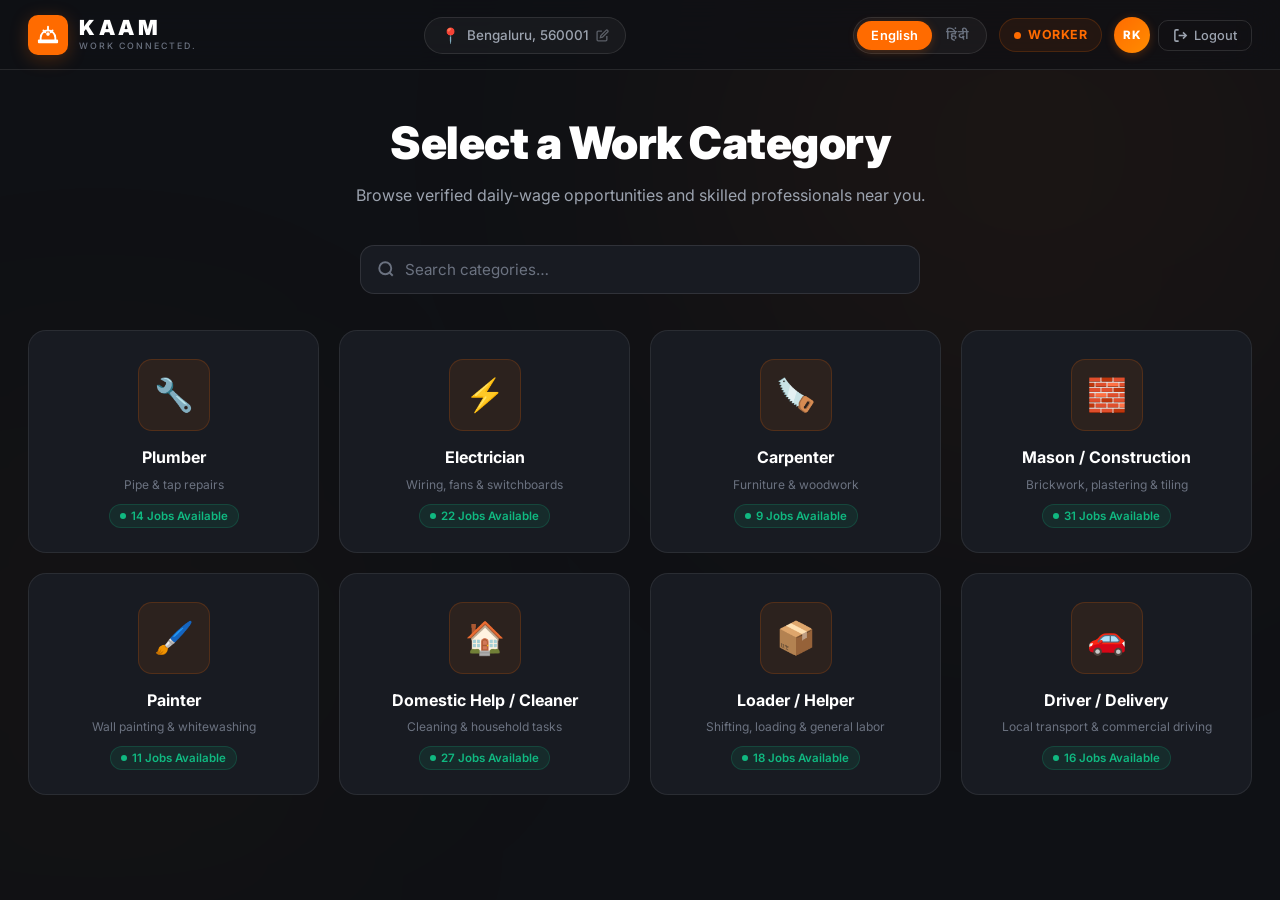
==== dashboard - Copy.html @ df967e67 "Add files via upload" ====
<!DOCTYPE html>
<html lang="en" id="html-root">

<head>
  <meta charset="UTF-8" />
  <meta name="viewport" content="width=device-width, initial-scale=1.0" />
  <title>KAAM — Dashboard | Work Connected</title>
  <meta name="description" content="KAAM Dashboard — Browse daily-wage jobs and skilled workers near you." />
  <link rel="preconnect" href="https://fonts.googleapis.com" />
  <link rel="preconnect" href="https://fonts.gstatic.com" crossorigin />
  <link
    href="https://fonts.googleapis.com/css2?family=Inter:wght@400;500;600;700;800;900&family=Noto+Sans+Devanagari:wght@400;500;600;700;800&display=swap"
    rel="stylesheet" />
  <link rel="stylesheet" href="dashboard.css" />
</head>

<body>

  <!-- ═══════════════════════════════════════════════
       TOP NAVIGATION BAR
       ═══════════════════════════════════════════════ -->
  <nav id="dash-navbar" class="dash-navbar">
    <div class="dash-nav-inner">

      <!-- Left: Logo -->
      <a href="index.html" class="dash-brand" id="dash-brand">
        <div class="dash-brand-icon">
          <!-- Hard-hat icon -->
          <svg width="22" height="22" viewBox="0 0 24 24" fill="none">
            <path d="M2 18h20v2H2z" stroke="currentColor" stroke-width="2" stroke-linecap="round" stroke-linejoin="round"/>
            <path d="M4 18v-3a8 8 0 0 1 16 0v3" stroke="currentColor" stroke-width="2" stroke-linecap="round" stroke-linejoin="round"/>
            <path d="M12 3v4M7 7l2 2M17 7l-2 2" stroke="currentColor" stroke-width="2" stroke-linecap="round"/>
            <circle cx="12" cy="11" r="2" fill="currentColor"/>
          </svg>
        </div>
        <div class="dash-brand-text">
          <span class="dash-brand-name">KAAM</span>
          <span class="dash-brand-tagline" id="brand-tagline">WORK CONNECTED.</span>
        </div>
      </a>

      <!-- Center: Location Pill -->
      <button class="location-pill" id="location-pill" title="Edit location">
        <span class="location-emoji">📍</span>
        <span id="location-text">Bengaluru, 560001</span>
        <svg class="location-edit-icon" width="13" height="13" viewBox="0 0 24 24" fill="none" stroke="currentColor" stroke-width="2.5">
          <path d="M11 4H4a2 2 0 0 0-2 2v14a2 2 0 0 0 2 2h14a2 2 0 0 0 2-2v-7"/>
          <path d="M18.5 2.5a2.121 2.121 0 0 1 3 3L12 15l-4 1 1-4 9.5-9.5z"/>
        </svg>
      </button>

      <!-- Right: Controls -->
      <div class="dash-nav-right">

        <!-- Language Toggle Pill -->
        <div class="lang-toggle" id="lang-toggle">
          <button class="lang-btn active" id="lang-en" data-lang="EN">English</button>
          <button class="lang-btn" id="lang-hi" data-lang="HI">हिंदी</button>
          <div class="lang-slider" id="lang-slider"></div>
        </div>

        <!-- Role Badge -->
        <div class="role-badge" id="role-badge">
          <span class="role-dot"></span>
          <span id="role-badge-text">Worker</span>
        </div>

        <!-- Profile Avatar + Logout -->
        <div class="profile-area">
          <div class="avatar" id="user-avatar" title="Profile">
            <span>RK</span>
          </div>
          <button class="btn-logout" id="btn-logout">
            <svg width="15" height="15" viewBox="0 0 24 24" fill="none" stroke="currentColor" stroke-width="2.5">
              <path d="M9 21H5a2 2 0 0 1-2-2V5a2 2 0 0 1 2-2h4"/>
              <polyline points="16 17 21 12 16 7"/>
              <line x1="21" y1="12" x2="9" y2="12"/>
            </svg>
            <span id="logout-label">Logout</span>
          </button>
        </div>

        <!-- Mobile hamburger -->
        <button class="dash-hamburger" id="dash-hamburger" aria-label="Menu">
          <span></span><span></span><span></span>
        </button>
      </div>
    </div>
  </nav>

  <!-- Location Edit Modal -->
  <div class="location-modal-overlay" id="location-modal-overlay">
    <div class="location-modal">
      <button class="loc-modal-close" id="loc-modal-close">
        <svg width="18" height="18" viewBox="0 0 24 24" fill="none" stroke="currentColor" stroke-width="2.5">
          <path d="M18 6 6 18M6 6l12 12"/>
        </svg>
      </button>
      <h3 id="loc-modal-title">Edit Location</h3>
      <input type="text" id="location-input" placeholder="City name or pincode…" autocomplete="off"/>
      <button class="btn-loc-save" id="btn-loc-save">
        <span id="loc-save-label">Save Location</span>
      </button>
    </div>
  </div>

  <!-- ═══════════════════════════════════════════════
       MAIN DASHBOARD
       ═══════════════════════════════════════════════ -->
  <main class="dash-main" id="dash-main">

    <!-- Ambient glows -->
    <div class="dash-ambient">
      <div class="d-glow d-glow-1"></div>
      <div class="d-glow d-glow-2"></div>
    </div>

    <!-- ── CATEGORIES VIEW ── -->
    <section class="categories-section" id="categories-section">
      <div class="section-inner">

        <!-- Section Header -->
        <div class="section-header">
          <h2 class="section-title" id="section-title">Select a Work Category</h2>
          <p class="section-subtitle" id="section-subtitle">Browse verified daily-wage opportunities and skilled professionals near you.</p>
        </div>

        <!-- Search Bar -->
        <div class="search-bar-wrap">
          <div class="search-bar">
            <svg class="search-icon" width="18" height="18" viewBox="0 0 24 24" fill="none" stroke="currentColor" stroke-width="2.5">
              <circle cx="11" cy="11" r="8"/>
              <path d="m21 21-4.35-4.35"/>
            </svg>
            <input type="text" id="category-search" class="search-input" placeholder="Search categories…" autocomplete="off" />
            <button class="search-clear hidden" id="search-clear" aria-label="Clear search">
              <svg width="16" height="16" viewBox="0 0 24 24" fill="none" stroke="currentColor" stroke-width="2.5">
                <path d="M18 6 6 18M6 6l12 12"/>
              </svg>
            </button>
          </div>
        </div>

        <!-- Category Grid -->
        <div class="category-grid" id="category-grid">
          <!-- Cards injected by JS -->
        </div>

        <!-- Empty state for search -->
        <div class="empty-state hidden" id="empty-state">
          <svg width="48" height="48" viewBox="0 0 24 24" fill="none" stroke="currentColor" stroke-width="1.5" opacity="0.4">
            <circle cx="11" cy="11" r="8"/><path d="m21 21-4.35-4.35"/>
          </svg>
          <p id="empty-state-text">No categories match your search.</p>
        </div>

      </div>
    </section>

    <!-- ── LISTINGS DRAWER ── -->
    <section class="listings-section hidden" id="listings-section">
      <div class="section-inner">

        <!-- Back Button + Heading -->
        <div class="listings-header">
          <button class="btn-back" id="btn-back">
            <svg width="18" height="18" viewBox="0 0 24 24" fill="none" stroke="currentColor" stroke-width="2.5">
              <path d="M19 12H5M12 19l-7-7 7-7"/>
            </svg>
            <span id="back-label">Back to All Categories</span>
          </button>

          <div class="listings-title-row">
            <div class="listings-category-icon" id="listings-cat-icon"></div>
            <div>
              <h2 class="listings-title" id="listings-title">Plumber Jobs</h2>
              <p class="listings-subtitle" id="listings-subtitle">14 jobs available near you</p>
            </div>
          </div>
        </div>

        <!-- Listings Grid -->
        <div class="listings-grid" id="listings-grid">
          <!-- Cards injected by JS -->
        </div>

      </div>
    </section>

  </main>

  <script src="dashboard.js"></script>
</body>

</html>
---- dashboard.css ----
/* ═══════════════════════════════════════════════════════
   KAAM — Dashboard Styles
   Dark Charcoal (#0F1115) + Industrial Orange (#FF6B00)
   ═══════════════════════════════════════════════════════ */

/* ── Reset & Base ─────────────────────────────────── */
*,
*::before,
*::after {
  margin: 0;
  padding: 0;
  box-sizing: border-box;
}

:root {
  --bg-dark:        #0F1115;
  --bg-dark-2:      #13161C;
  --bg-card:        #181B22;
  --bg-card-hover:  #1F232C;
  --orange:         #FF6B00;
  --orange-hover:   #FF7A1A;
  --orange-glow:    rgba(255, 107, 0, 0.25);
  --orange-soft:    rgba(255, 107, 0, 0.08);
  --orange-border:  rgba(255, 107, 0, 0.35);
  --green:          #10B981;
  --green-soft:     rgba(16, 185, 129, 0.12);
  --blue:           #3B82F6;
  --blue-soft:      rgba(59, 130, 246, 0.12);
  --text-white:     #FFFFFF;
  --text-gray:      #9CA3AF;
  --text-muted:     #6B7280;
  --border-subtle:  rgba(255, 255, 255, 0.10);
  --border-light:   rgba(255, 255, 255, 0.06);
  --radius:         10px;
  --radius-lg:      14px;
  --radius-xl:      18px;
  --radius-pill:    50px;
  --transition:     0.3s cubic-bezier(0.4, 0, 0.2, 1);
  --transition-fast:0.18s cubic-bezier(0.4, 0, 0.2, 1);
  --transition-bounce: 0.5s cubic-bezier(0.34, 1.56, 0.64, 1);
}

html {
  scroll-behavior: smooth;
  -webkit-font-smoothing: antialiased;
  -moz-osx-font-smoothing: grayscale;
}

body {
  font-family: 'Inter', 'Noto Sans Devanagari', -apple-system, BlinkMacSystemFont, 'Segoe UI', sans-serif;
  background: var(--bg-dark);
  color: var(--text-white);
  line-height: 1.6;
  overflow-x: hidden;
  min-height: 100vh;
}

/* Devanagari language override */
body.lang-hi {
  font-family: 'Noto Sans Devanagari', 'Inter', sans-serif;
}

a { text-decoration: none; color: inherit; }
button { cursor: pointer; border: none; background: none; font-family: inherit; }
input { font-family: inherit; }

.hidden { display: none !important; }

::selection { background: var(--orange); color: white; }

/* Scrollbar */
::-webkit-scrollbar { width: 6px; }
::-webkit-scrollbar-track { background: transparent; }
::-webkit-scrollbar-thumb { background: rgba(255,255,255,0.1); border-radius: 4px; }
::-webkit-scrollbar-thumb:hover { background: rgba(255,255,255,0.2); }


/* ═══════════════════════════════════════════════════════
   NAVBAR
   ═══════════════════════════════════════════════════════ */
.dash-navbar {
  position: fixed;
  top: 0; left: 0; right: 0;
  z-index: 1000;
  padding: 0 28px;
  transition: var(--transition);
}

.dash-navbar::before {
  content: '';
  position: absolute;
  inset: 0;
  background: rgba(15, 17, 21, 0.75);
  backdrop-filter: blur(24px) saturate(180%);
  -webkit-backdrop-filter: blur(24px) saturate(180%);
  border-bottom: 1px solid var(--border-subtle);
  z-index: -1;
  transition: var(--transition);
}

.dash-navbar.scrolled::before {
  background: rgba(15, 17, 21, 0.95);
  box-shadow: 0 4px 32px rgba(0,0,0,0.35);
}

.dash-nav-inner {
  max-width: 1340px;
  margin: 0 auto;
  display: flex;
  align-items: center;
  justify-content: space-between;
  gap: 16px;
  height: 70px;
}

/* ── Brand ── */
.dash-brand {
  display: flex;
  align-items: center;
  gap: 11px;
  flex-shrink: 0;
}

.dash-brand-icon {
  width: 40px;
  height: 40px;
  background: var(--orange);
  border-radius: var(--radius);
  display: flex;
  align-items: center;
  justify-content: center;
  color: white;
  box-shadow: 0 4px 18px var(--orange-glow);
  transition: var(--transition);
}

.dash-brand:hover .dash-brand-icon {
  transform: scale(1.06);
  box-shadow: 0 6px 26px var(--orange-glow);
}

.dash-brand-text { display: flex; flex-direction: column; }

.dash-brand-name {
  font-size: 1.3rem;
  font-weight: 900;
  letter-spacing: 3.5px;
  color: var(--text-white);
  line-height: 1.1;
}

.dash-brand-tagline {
  font-size: 0.55rem;
  font-weight: 500;
  letter-spacing: 2px;
  color: var(--text-muted);
  text-transform: uppercase;
}

/* ── Location Pill ── */
.location-pill {
  display: flex;
  align-items: center;
  gap: 7px;
  padding: 8px 16px;
  background: rgba(255,255,255,0.04);
  border: 1px solid var(--border-subtle);
  border-radius: var(--radius-pill);
  font-size: 0.84rem;
  font-weight: 500;
  color: var(--text-gray);
  transition: var(--transition);
  white-space: nowrap;
  cursor: pointer;
}

.location-pill:hover {
  border-color: var(--orange-border);
  background: var(--orange-soft);
  color: var(--orange);
}

.location-emoji { font-size: 0.95rem; }

.location-edit-icon {
  opacity: 0.5;
  transition: var(--transition);
}

.location-pill:hover .location-edit-icon {
  opacity: 1;
}

/* ── Nav Right ── */
.dash-nav-right {
  display: flex;
  align-items: center;
  gap: 12px;
  flex-shrink: 0;
}

/* ── Language Toggle ── */
.lang-toggle {
  display: flex;
  position: relative;
  background: rgba(255,255,255,0.04);
  border: 1px solid var(--border-subtle);
  border-radius: var(--radius-pill);
  padding: 3px;
  gap: 0;
}

.lang-btn {
  position: relative;
  z-index: 2;
  padding: 6px 14px;
  border-radius: var(--radius-pill);
  font-size: 0.8rem;
  font-weight: 600;
  color: var(--text-muted);
  transition: color var(--transition-fast);
  white-space: nowrap;
  letter-spacing: 0.3px;
}

.lang-btn.active {
  color: white;
}

.lang-slider {
  position: absolute;
  top: 3px;
  left: 3px;
  height: calc(100% - 6px);
  background: var(--orange);
  border-radius: var(--radius-pill);
  transition: var(--transition);
  box-shadow: 0 2px 10px var(--orange-glow);
  z-index: 1;
}

/* ── Role Badge ── */
.role-badge {
  display: flex;
  align-items: center;
  gap: 7px;
  padding: 6px 14px;
  background: var(--orange-soft);
  border: 1px solid rgba(255, 107, 0, 0.18);
  border-radius: var(--radius-pill);
  font-size: 0.78rem;
  font-weight: 700;
  color: var(--orange);
  letter-spacing: 0.5px;
  text-transform: uppercase;
  white-space: nowrap;
}

.role-badge.employer {
  background: var(--blue-soft);
  border-color: rgba(59,130,246,0.2);
  color: #60A5FA;
}

.role-dot {
  width: 7px;
  height: 7px;
  border-radius: 50%;
  background: currentColor;
  animation: pulseDot 2s ease-in-out infinite;
}

@keyframes pulseDot {
  0%, 100% { opacity: 1; transform: scale(1); }
  50%       { opacity: 0.6; transform: scale(0.8); }
}

/* ── Profile Area ── */
.profile-area {
  display: flex;
  align-items: center;
  gap: 8px;
}

.avatar {
  width: 36px;
  height: 36px;
  border-radius: 50%;
  background: linear-gradient(135deg, var(--orange), #FF8C00);
  display: flex;
  align-items: center;
  justify-content: center;
  font-size: 0.72rem;
  font-weight: 800;
  color: white;
  letter-spacing: 0.5px;
  box-shadow: 0 2px 10px var(--orange-glow);
  cursor: pointer;
  transition: var(--transition);
  flex-shrink: 0;
}

.avatar:hover { transform: scale(1.08); box-shadow: 0 4px 18px var(--orange-glow); }

.btn-logout {
  display: flex;
  align-items: center;
  gap: 6px;
  padding: 7px 14px;
  border: 1px solid rgba(255,255,255,0.12);
  border-radius: var(--radius);
  font-size: 0.8rem;
  font-weight: 500;
  color: var(--text-gray);
  transition: var(--transition);
}

.btn-logout:hover {
  border-color: rgba(239,68,68,0.4);
  color: #F87171;
  background: rgba(239,68,68,0.06);
}

/* ── Hamburger ── */
.dash-hamburger {
  display: none;
  flex-direction: column;
  gap: 5px;
  padding: 8px;
}

.dash-hamburger span {
  display: block;
  width: 20px;
  height: 2px;
  background: var(--text-white);
  border-radius: 2px;
  transition: var(--transition);
}

.dash-hamburger.active span:nth-child(1) { transform: rotate(45deg) translate(5px, 5px); }
.dash-hamburger.active span:nth-child(2) { opacity: 0; }
.dash-hamburger.active span:nth-child(3) { transform: rotate(-45deg) translate(5px, -5px); }


/* ═══════════════════════════════════════════════════════
   LOCATION MODAL
   ═══════════════════════════════════════════════════════ */
.location-modal-overlay {
  position: fixed;
  inset: 0;
  z-index: 9000;
  background: rgba(0,0,0,0.65);
  backdrop-filter: blur(10px);
  -webkit-backdrop-filter: blur(10px);
  display: flex;
  align-items: center;
  justify-content: center;
  opacity: 0;
  visibility: hidden;
  transition: opacity 0.3s ease, visibility 0.3s ease;
}

.location-modal-overlay.active {
  opacity: 1;
  visibility: visible;
}

.location-modal {
  background: var(--bg-card);
  border: 1px solid var(--border-subtle);
  border-radius: var(--radius-xl);
  padding: 28px 28px 24px;
  width: 100%;
  max-width: 380px;
  position: relative;
  transform: translateY(20px) scale(0.96);
  transition: transform 0.4s cubic-bezier(0.34, 1.56, 0.64, 1), opacity 0.3s ease;
  opacity: 0;
  box-shadow: 0 20px 70px rgba(0,0,0,0.5);
  display: flex;
  flex-direction: column;
  gap: 16px;
}

.location-modal-overlay.active .location-modal {
  transform: translateY(0) scale(1);
  opacity: 1;
}

.loc-modal-close {
  position: absolute;
  top: 14px;
  right: 14px;
  width: 32px;
  height: 32px;
  border-radius: 50%;
  display: flex;
  align-items: center;
  justify-content: center;
  color: var(--text-muted);
  transition: var(--transition);
  background: rgba(255,255,255,0.05);
}

.loc-modal-close:hover {
  color: var(--text-white);
  background: rgba(255,255,255,0.1);
  transform: rotate(90deg);
}

.location-modal h3 {
  font-size: 1.1rem;
  font-weight: 700;
  color: var(--text-white);
  padding-right: 36px;
}

.location-modal input {
  width: 100%;
  padding: 11px 14px;
  background: rgba(255,255,255,0.05);
  border: 1px solid var(--border-subtle);
  border-radius: var(--radius);
  font-size: 0.9rem;
  color: var(--text-white);
  outline: none;
  transition: var(--transition);
}

.location-modal input::placeholder { color: var(--text-muted); }

.location-modal input:focus {
  border-color: var(--orange);
  background: rgba(255,107,0,0.03);
  box-shadow: 0 0 0 3px rgba(255,107,0,0.08);
}

.btn-loc-save {
  padding: 11px 20px;
  background: var(--orange);
  color: white;
  border-radius: var(--radius);
  font-size: 0.88rem;
  font-weight: 700;
  transition: var(--transition);
  box-shadow: 0 4px 18px var(--orange-glow);
}

.btn-loc-save:hover {
  background: var(--orange-hover);
  transform: translateY(-1px);
  box-shadow: 0 6px 24px var(--orange-glow);
}


/* ═══════════════════════════════════════════════════════
   MAIN DASHBOARD AREA
   ═══════════════════════════════════════════════════════ */
.dash-main {
  padding-top: 70px;
  min-height: 100vh;
  position: relative;
  overflow-x: hidden;
}

/* ── Ambient glows ── */
.dash-ambient {
  position: fixed;
  inset: 0;
  pointer-events: none;
  overflow: hidden;
  z-index: 0;
}

.d-glow {
  position: absolute;
  border-radius: 50%;
  filter: blur(140px);
  animation: floatGlow 22s ease-in-out infinite;
}

.d-glow-1 {
  width: 700px;
  height: 700px;
  background: rgba(255,107,0,0.05);
  top: -200px;
  right: -100px;
}

.d-glow-2 {
  width: 500px;
  height: 500px;
  background: rgba(255,122,0,0.03);
  bottom: 0;
  left: -150px;
  animation-delay: -10s;
  animation-direction: reverse;
}

@keyframes floatGlow {
  0%, 100% { transform: translate(0, 0) scale(1); }
  33%       { transform: translate(40px, -40px) scale(1.06); }
  66%       { transform: translate(-30px, 20px) scale(0.94); }
}


/* ═══════════════════════════════════════════════════════
   CATEGORIES SECTION
   ═══════════════════════════════════════════════════════ */
.categories-section,
.listings-section {
  position: relative;
  z-index: 1;
  padding: 48px 28px 60px;
}

.section-inner {
  max-width: 1340px;
  margin: 0 auto;
}

/* ── Section Header ── */
.section-header {
  text-align: center;
  margin-bottom: 36px;
}

.section-title {
  font-size: clamp(1.9rem, 3.5vw, 2.8rem);
  font-weight: 900;
  letter-spacing: -0.5px;
  color: var(--text-white);
  margin-bottom: 12px;
  line-height: 1.15;
}

.section-subtitle {
  font-size: 1.0rem;
  color: var(--text-gray);
  max-width: 580px;
  margin: 0 auto;
  line-height: 1.7;
}

/* ── Search Bar ── */
.search-bar-wrap {
  max-width: 560px;
  margin: 0 auto 36px;
}

.search-bar {
  display: flex;
  align-items: center;
  gap: 10px;
  background: var(--bg-card);
  border: 1px solid var(--border-subtle);
  border-radius: var(--radius-lg);
  padding: 0 16px;
  transition: var(--transition);
}

.search-bar:focus-within {
  border-color: var(--orange-border);
  box-shadow: 0 0 0 3px rgba(255,107,0,0.09);
}

.search-icon {
  color: var(--text-muted);
  flex-shrink: 0;
  transition: var(--transition);
}

.search-bar:focus-within .search-icon {
  color: var(--orange);
}

.search-input {
  flex: 1;
  padding: 14px 0;
  background: transparent;
  border: none;
  outline: none;
  font-size: 0.95rem;
  color: var(--text-white);
  min-width: 0;
}

.search-input::placeholder { color: var(--text-muted); }

.search-clear {
  display: flex;
  align-items: center;
  justify-content: center;
  color: var(--text-muted);
  transition: var(--transition);
  padding: 4px;
  border-radius: 6px;
}

.search-clear:hover { color: var(--text-gray); background: rgba(255,255,255,0.05); }

/* ── Category Grid ── */
.category-grid {
  display: grid;
  grid-template-columns: repeat(4, 1fr);
  gap: 20px;
}

/* ── Category Card ── */
.cat-card {
  background: var(--bg-card);
  border: 1px solid rgba(255,255,255,0.08);
  border-radius: var(--radius-xl);
  padding: 28px 20px 24px;
  display: flex;
  flex-direction: column;
  align-items: center;
  gap: 16px;
  cursor: pointer;
  transition: border-color var(--transition), background var(--transition), transform var(--transition), box-shadow var(--transition);
  position: relative;
  overflow: hidden;
  animation: fadeInCard 0.4s ease both;
}

.cat-card::before {
  content: '';
  position: absolute;
  inset: 0;
  background: radial-gradient(ellipse at top center, rgba(255,107,0,0.04), transparent 70%);
  opacity: 0;
  transition: opacity var(--transition);
}

.cat-card:hover {
  border-color: var(--orange);
  background: var(--bg-card-hover);
  transform: translateY(-4px);
  box-shadow: 0 8px 36px rgba(255,107,0,0.12), 0 2px 12px rgba(0,0,0,0.3);
}

.cat-card:hover::before { opacity: 1; }

@keyframes fadeInCard {
  from { opacity: 0; transform: translateY(16px); }
  to   { opacity: 1; transform: translateY(0); }
}

/* Stagger delays for initial load */
.cat-card:nth-child(1) { animation-delay: 0.05s; }
.cat-card:nth-child(2) { animation-delay: 0.10s; }
.cat-card:nth-child(3) { animation-delay: 0.15s; }
.cat-card:nth-child(4) { animation-delay: 0.20s; }
.cat-card:nth-child(5) { animation-delay: 0.25s; }
.cat-card:nth-child(6) { animation-delay: 0.30s; }
.cat-card:nth-child(7) { animation-delay: 0.35s; }
.cat-card:nth-child(8) { animation-delay: 0.40s; }

/* ── Card Icon ── */
.cat-icon-wrap {
  width: 72px;
  height: 72px;
  background: rgba(255,107,0,0.09);
  border: 1.5px solid rgba(255,107,0,0.18);
  border-radius: var(--radius-lg);
  display: flex;
  align-items: center;
  justify-content: center;
  font-size: 2rem;
  transition: var(--transition);
  position: relative;
  z-index: 1;
}

.cat-card:hover .cat-icon-wrap {
  background: rgba(255,107,0,0.16);
  border-color: rgba(255,107,0,0.4);
  transform: scale(1.07);
}

/* ── Card Body ── */
.cat-card-body {
  display: flex;
  flex-direction: column;
  align-items: center;
  gap: 8px;
  text-align: center;
  position: relative;
  z-index: 1;
  width: 100%;
}

.cat-title {
  font-size: 1.0rem;
  font-weight: 700;
  color: var(--text-white);
  line-height: 1.3;
}

/* Devanagari title slightly larger for readability */
body.lang-hi .cat-title {
  font-size: 1.0rem;
  line-height: 1.4;
}

.cat-desc {
  font-size: 0.75rem;
  color: var(--text-muted);
  line-height: 1.5;
}

.cat-badge {
  display: inline-flex;
  align-items: center;
  gap: 5px;
  padding: 4px 10px;
  background: rgba(16,185,129,0.1);
  border: 1px solid rgba(16,185,129,0.2);
  border-radius: var(--radius-pill);
  font-size: 0.72rem;
  font-weight: 600;
  color: var(--green);
  margin-top: 2px;
}

.cat-badge-dot {
  width: 6px;
  height: 6px;
  border-radius: 50%;
  background: var(--green);
  animation: pulseDot 2s ease-in-out infinite;
}

/* ── Empty State ── */
.empty-state {
  text-align: center;
  padding: 60px 20px;
  color: var(--text-muted);
  display: flex;
  flex-direction: column;
  align-items: center;
  gap: 14px;
}

.empty-state p {
  font-size: 1.0rem;
}


/* ═══════════════════════════════════════════════════════
   LISTINGS SECTION
   ═══════════════════════════════════════════════════════ */
.listings-section {
  animation: fadeInUp 0.4s ease both;
}

@keyframes fadeInUp {
  from { opacity: 0; transform: translateY(24px); }
  to   { opacity: 1; transform: translateY(0); }
}

/* ── Back Button ── */
.btn-back {
  display: inline-flex;
  align-items: center;
  gap: 8px;
  font-size: 0.88rem;
  font-weight: 600;
  color: var(--text-gray);
  padding: 8px 14px;
  border: 1px solid var(--border-subtle);
  border-radius: var(--radius);
  background: rgba(255,255,255,0.03);
  transition: var(--transition);
  margin-bottom: 28px;
}

.btn-back:hover {
  color: var(--orange);
  border-color: var(--orange-border);
  background: var(--orange-soft);
}

/* ── Listings Header ── */
.listings-header {
  margin-bottom: 32px;
}

.listings-title-row {
  display: flex;
  align-items: center;
  gap: 18px;
}

.listings-category-icon {
  width: 56px;
  height: 56px;
  background: rgba(255,107,0,0.1);
  border: 1.5px solid rgba(255,107,0,0.25);
  border-radius: var(--radius-lg);
  display: flex;
  align-items: center;
  justify-content: center;
  font-size: 1.7rem;
  flex-shrink: 0;
}

.listings-title {
  font-size: clamp(1.5rem, 3vw, 2.2rem);
  font-weight: 900;
  color: var(--text-white);
  letter-spacing: -0.3px;
}

.listings-subtitle {
  font-size: 0.9rem;
  color: var(--text-gray);
  margin-top: 4px;
}

/* ── Listings Grid ── */
.listings-grid {
  display: grid;
  grid-template-columns: repeat(3, 1fr);
  gap: 20px;
}

/* ── Listing Card ── */
.listing-card {
  background: var(--bg-card);
  border: 1px solid rgba(255,255,255,0.07);
  border-radius: var(--radius-xl);
  padding: 22px;
  display: flex;
  flex-direction: column;
  gap: 16px;
  transition: var(--transition);
  animation: fadeInCard 0.35s ease both;
}

.listing-card:hover {
  border-color: rgba(255,107,0,0.3);
  background: var(--bg-card-hover);
  transform: translateY(-3px);
  box-shadow: 0 8px 32px rgba(255,107,0,0.1);
}

/* Job Card (Worker view) */
.listing-card-header {
  display: flex;
  align-items: flex-start;
  justify-content: space-between;
  gap: 12px;
}

.listing-job-title {
  font-size: 1.0rem;
  font-weight: 700;
  color: var(--text-white);
  line-height: 1.35;
}

.listing-employer {
  font-size: 0.8rem;
  color: var(--text-gray);
  margin-top: 3px;
}

.listing-wage-badge {
  flex-shrink: 0;
  padding: 4px 10px;
  background: var(--orange-soft);
  border: 1px solid rgba(255,107,0,0.22);
  border-radius: var(--radius-pill);
  font-size: 0.82rem;
  font-weight: 800;
  color: var(--orange);
  white-space: nowrap;
}

/* Meta pills row */
.listing-meta {
  display: flex;
  flex-wrap: wrap;
  gap: 8px;
}

.meta-pill {
  display: inline-flex;
  align-items: center;
  gap: 5px;
  padding: 4px 10px;
  background: rgba(255,255,255,0.04);
  border: 1px solid var(--border-light);
  border-radius: var(--radius-pill);
  font-size: 0.74rem;
  font-weight: 500;
  color: var(--text-muted);
}

/* Worker card specific */
.worker-card-top {
  display: flex;
  align-items: center;
  gap: 14px;
}

.worker-avatar {
  width: 44px;
  height: 44px;
  border-radius: 50%;
  background: linear-gradient(135deg, #FF6B00, #FF8C00);
  display: flex;
  align-items: center;
  justify-content: center;
  font-size: 0.75rem;
  font-weight: 800;
  color: white;
  flex-shrink: 0;
}

.worker-info { flex: 1; min-width: 0; }

.worker-name {
  font-size: 1.0rem;
  font-weight: 700;
  color: var(--text-white);
}

.worker-exp {
  font-size: 0.78rem;
  color: var(--text-gray);
  margin-top: 2px;
}

.worker-rating {
  display: flex;
  align-items: center;
  gap: 4px;
  font-size: 0.8rem;
  font-weight: 600;
  color: #FBBF24;
}

/* Stars */
.stars { display: flex; gap: 2px; }
.star-filled { color: #FBBF24; }
.star-empty  { color: rgba(255,255,255,0.15); }

/* Verified badge */
.verified-badge {
  display: inline-flex;
  align-items: center;
  gap: 4px;
  padding: 3px 9px;
  background: var(--green-soft);
  border: 1px solid rgba(16,185,129,0.22);
  border-radius: var(--radius-pill);
  font-size: 0.69rem;
  font-weight: 700;
  color: var(--green);
}

/* CTA Button */
.btn-listing-cta {
  display: flex;
  align-items: center;
  justify-content: center;
  gap: 8px;
  width: 100%;
  padding: 11px 20px;
  background: var(--orange);
  color: white;
  border-radius: var(--radius);
  font-size: 0.88rem;
  font-weight: 700;
  transition: var(--transition);
  box-shadow: 0 4px 18px var(--orange-glow);
  margin-top: auto;
}

.btn-listing-cta:hover {
  background: var(--orange-hover);
  transform: translateY(-1px);
  box-shadow: 0 6px 26px rgba(255,107,0,0.35);
}


/* ═══════════════════════════════════════════════════════
   RESPONSIVE
   ═══════════════════════════════════════════════════════ */
@media (max-width: 1100px) {
  .category-grid { grid-template-columns: repeat(3, 1fr); }
  .listings-grid { grid-template-columns: repeat(2, 1fr); }
}

@media (max-width: 860px) {
  .location-pill {
    display: none;
  }
  .category-grid { grid-template-columns: repeat(2, 1fr); }
  .listings-grid { grid-template-columns: 1fr; }

  .dash-nav-inner { gap: 10px; }
  .btn-logout span { display: none; }
  .btn-logout { padding: 7px 10px; }
}

@media (max-width: 640px) {
  .dash-navbar { padding: 0 16px; }

  .dash-nav-right {
    gap: 8px;
  }

  .lang-btn { padding: 5px 10px; font-size: 0.74rem; }

  .role-badge { display: none; }

  .categories-section,
  .listings-section {
    padding: 36px 16px 50px;
  }

  .section-title { font-size: 1.6rem; }

  .category-grid {
    grid-template-columns: repeat(2, 1fr);
    gap: 14px;
  }

  .cat-card {
    padding: 20px 14px 18px;
    gap: 12px;
  }

  .cat-icon-wrap {
    width: 60px;
    height: 60px;
    font-size: 1.7rem;
  }

  .cat-title { font-size: 0.88rem; }
  .cat-desc  { display: none; }

  .listings-title-row { flex-direction: column; align-items: flex-start; gap: 10px; }
}

@media (max-width: 400px) {
  .dash-brand-text { display: none; }
  .dash-brand-icon { width: 36px; height: 36px; }
  .lang-btn { padding: 5px 8px; font-size: 0.72rem; }
}
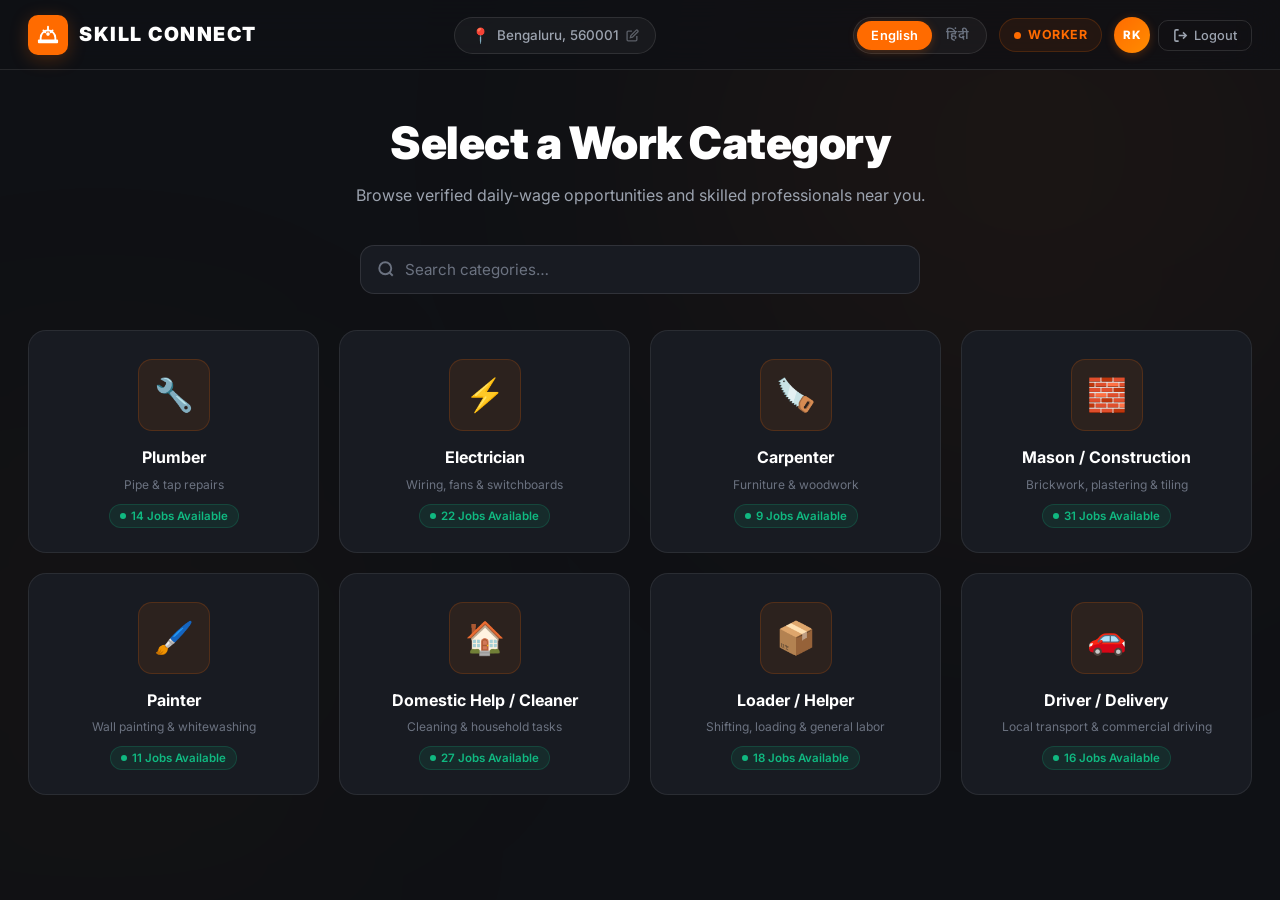
==== commit 29c6c679: "Add files via upload" ====
--- a/dashboard - Copy.html
+++ b/dashboard - Copy.html
@@ -4,8 +4,8 @@
 <head>
   <meta charset="UTF-8" />
   <meta name="viewport" content="width=device-width, initial-scale=1.0" />
-  <title>KAAM — Dashboard | Work Connected</title>
-  <meta name="description" content="KAAM Dashboard — Browse daily-wage jobs and skilled workers near you." />
+  <title>Skill Connect — Dashboard | Work Connected</title>
+  <meta name="description" content="Skill Connect Dashboard — Browse daily-wage jobs and skilled workers near you." />
   <link rel="preconnect" href="https://fonts.googleapis.com" />
   <link rel="preconnect" href="https://fonts.gstatic.com" crossorigin />
   <link
@@ -27,15 +27,17 @@
         <div class="dash-brand-icon">
           <!-- Hard-hat icon -->
           <svg width="22" height="22" viewBox="0 0 24 24" fill="none">
-            <path d="M2 18h20v2H2z" stroke="currentColor" stroke-width="2" stroke-linecap="round" stroke-linejoin="round"/>
-            <path d="M4 18v-3a8 8 0 0 1 16 0v3" stroke="currentColor" stroke-width="2" stroke-linecap="round" stroke-linejoin="round"/>
-            <path d="M12 3v4M7 7l2 2M17 7l-2 2" stroke="currentColor" stroke-width="2" stroke-linecap="round"/>
-            <circle cx="12" cy="11" r="2" fill="currentColor"/>
+            <path d="M2 18h20v2H2z" stroke="currentColor" stroke-width="2" stroke-linecap="round"
+              stroke-linejoin="round" />
+            <path d="M4 18v-3a8 8 0 0 1 16 0v3" stroke="currentColor" stroke-width="2" stroke-linecap="round"
+              stroke-linejoin="round" />
+            <path d="M12 3v4M7 7l2 2M17 7l-2 2" stroke="currentColor" stroke-width="2" stroke-linecap="round" />
+            <circle cx="12" cy="11" r="2" fill="currentColor" />
           </svg>
         </div>
         <div class="dash-brand-text">
-          <span class="dash-brand-name">KAAM</span>
-          <span class="dash-brand-tagline" id="brand-tagline">WORK CONNECTED.</span>
+          <span class="dash-brand-name">Skill Connect/span>
+            <span class="dash-brand-tagline" id="brand-tagline">WORK CONNECTED.</span>
         </div>
       </a>
 
@@ -43,9 +45,10 @@
       <button class="location-pill" id="location-pill" title="Edit location">
         <span class="location-emoji">📍</span>
         <span id="location-text">Bengaluru, 560001</span>
-        <svg class="location-edit-icon" width="13" height="13" viewBox="0 0 24 24" fill="none" stroke="currentColor" stroke-width="2.5">
-          <path d="M11 4H4a2 2 0 0 0-2 2v14a2 2 0 0 0 2 2h14a2 2 0 0 0 2-2v-7"/>
-          <path d="M18.5 2.5a2.121 2.121 0 0 1 3 3L12 15l-4 1 1-4 9.5-9.5z"/>
+        <svg class="location-edit-icon" width="13" height="13" viewBox="0 0 24 24" fill="none" stroke="currentColor"
+          stroke-width="2.5">
+          <path d="M11 4H4a2 2 0 0 0-2 2v14a2 2 0 0 0 2 2h14a2 2 0 0 0 2-2v-7" />
+          <path d="M18.5 2.5a2.121 2.121 0 0 1 3 3L12 15l-4 1 1-4 9.5-9.5z" />
         </svg>
       </button>
 
@@ -72,9 +75,9 @@
           </div>
           <button class="btn-logout" id="btn-logout">
             <svg width="15" height="15" viewBox="0 0 24 24" fill="none" stroke="currentColor" stroke-width="2.5">
-              <path d="M9 21H5a2 2 0 0 1-2-2V5a2 2 0 0 1 2-2h4"/>
-              <polyline points="16 17 21 12 16 7"/>
-              <line x1="21" y1="12" x2="9" y2="12"/>
+              <path d="M9 21H5a2 2 0 0 1-2-2V5a2 2 0 0 1 2-2h4" />
+              <polyline points="16 17 21 12 16 7" />
+              <line x1="21" y1="12" x2="9" y2="12" />
             </svg>
             <span id="logout-label">Logout</span>
           </button>
@@ -93,11 +96,11 @@
     <div class="location-modal">
       <button class="loc-modal-close" id="loc-modal-close">
         <svg width="18" height="18" viewBox="0 0 24 24" fill="none" stroke="currentColor" stroke-width="2.5">
-          <path d="M18 6 6 18M6 6l12 12"/>
+          <path d="M18 6 6 18M6 6l12 12" />
         </svg>
       </button>
       <h3 id="loc-modal-title">Edit Location</h3>
-      <input type="text" id="location-input" placeholder="City name or pincode…" autocomplete="off"/>
+      <input type="text" id="location-input" placeholder="City name or pincode…" autocomplete="off" />
       <button class="btn-loc-save" id="btn-loc-save">
         <span id="loc-save-label">Save Location</span>
       </button>
@@ -122,20 +125,23 @@
         <!-- Section Header -->
         <div class="section-header">
           <h2 class="section-title" id="section-title">Select a Work Category</h2>
-          <p class="section-subtitle" id="section-subtitle">Browse verified daily-wage opportunities and skilled professionals near you.</p>
+          <p class="section-subtitle" id="section-subtitle">Browse verified daily-wage opportunities and skilled
+            professionals near you.</p>
         </div>
 
         <!-- Search Bar -->
         <div class="search-bar-wrap">
           <div class="search-bar">
-            <svg class="search-icon" width="18" height="18" viewBox="0 0 24 24" fill="none" stroke="currentColor" stroke-width="2.5">
-              <circle cx="11" cy="11" r="8"/>
-              <path d="m21 21-4.35-4.35"/>
+            <svg class="search-icon" width="18" height="18" viewBox="0 0 24 24" fill="none" stroke="currentColor"
+              stroke-width="2.5">
+              <circle cx="11" cy="11" r="8" />
+              <path d="m21 21-4.35-4.35" />
             </svg>
-            <input type="text" id="category-search" class="search-input" placeholder="Search categories…" autocomplete="off" />
+            <input type="text" id="category-search" class="search-input" placeholder="Search categories…"
+              autocomplete="off" />
             <button class="search-clear hidden" id="search-clear" aria-label="Clear search">
               <svg width="16" height="16" viewBox="0 0 24 24" fill="none" stroke="currentColor" stroke-width="2.5">
-                <path d="M18 6 6 18M6 6l12 12"/>
+                <path d="M18 6 6 18M6 6l12 12" />
               </svg>
             </button>
           </div>
@@ -148,8 +154,10 @@
 
         <!-- Empty state for search -->
         <div class="empty-state hidden" id="empty-state">
-          <svg width="48" height="48" viewBox="0 0 24 24" fill="none" stroke="currentColor" stroke-width="1.5" opacity="0.4">
-            <circle cx="11" cy="11" r="8"/><path d="m21 21-4.35-4.35"/>
+          <svg width="48" height="48" viewBox="0 0 24 24" fill="none" stroke="currentColor" stroke-width="1.5"
+            opacity="0.4">
+            <circle cx="11" cy="11" r="8" />
+            <path d="m21 21-4.35-4.35" />
           </svg>
           <p id="empty-state-text">No categories match your search.</p>
         </div>
@@ -165,7 +173,7 @@
         <div class="listings-header">
           <button class="btn-back" id="btn-back">
             <svg width="18" height="18" viewBox="0 0 24 24" fill="none" stroke="currentColor" stroke-width="2.5">
-              <path d="M19 12H5M12 19l-7-7 7-7"/>
+              <path d="M19 12H5M12 19l-7-7 7-7" />
             </svg>
             <span id="back-label">Back to All Categories</span>
           </button>
@@ -192,5 +200,4 @@
   <script src="dashboard.js"></script>
 </body>
 
-</html>
-
+</html>
--- a/dashboard.css
+++ b/dashboard.css
@@ -1,5 +1,5 @@
 /* ═══════════════════════════════════════════════════════
-   KAAM — Dashboard Styles
+   Skill Connect Dashboard Styles
    Dark Charcoal (#0F1115) + Industrial Orange (#FF6B00)
    ═══════════════════════════════════════════════════════ */
 
@@ -13,30 +13,30 @@
 }
 
 :root {
-  --bg-dark:        #0F1115;
-  --bg-dark-2:      #13161C;
-  --bg-card:        #181B22;
-  --bg-card-hover:  #1F232C;
-  --orange:         #FF6B00;
-  --orange-hover:   #FF7A1A;
-  --orange-glow:    rgba(255, 107, 0, 0.25);
-  --orange-soft:    rgba(255, 107, 0, 0.08);
-  --orange-border:  rgba(255, 107, 0, 0.35);
-  --green:          #10B981;
-  --green-soft:     rgba(16, 185, 129, 0.12);
-  --blue:           #3B82F6;
-  --blue-soft:      rgba(59, 130, 246, 0.12);
-  --text-white:     #FFFFFF;
-  --text-gray:      #9CA3AF;
-  --text-muted:     #6B7280;
-  --border-subtle:  rgba(255, 255, 255, 0.10);
-  --border-light:   rgba(255, 255, 255, 0.06);
-  --radius:         10px;
-  --radius-lg:      14px;
-  --radius-xl:      18px;
-  --radius-pill:    50px;
-  --transition:     0.3s cubic-bezier(0.4, 0, 0.2, 1);
-  --transition-fast:0.18s cubic-bezier(0.4, 0, 0.2, 1);
+  --bg-dark: #0F1115;
+  --bg-dark-2: #13161C;
+  --bg-card: #181B22;
+  --bg-card-hover: #1F232C;
+  --orange: #FF6B00;
+  --orange-hover: #FF7A1A;
+  --orange-glow: rgba(255, 107, 0, 0.25);
+  --orange-soft: rgba(255, 107, 0, 0.08);
+  --orange-border: rgba(255, 107, 0, 0.35);
+  --green: #10B981;
+  --green-soft: rgba(16, 185, 129, 0.12);
+  --blue: #3B82F6;
+  --blue-soft: rgba(59, 130, 246, 0.12);
+  --text-white: #FFFFFF;
+  --text-gray: #9CA3AF;
+  --text-muted: #6B7280;
+  --border-subtle: rgba(255, 255, 255, 0.10);
+  --border-light: rgba(255, 255, 255, 0.06);
+  --radius: 10px;
+  --radius-lg: 14px;
+  --radius-xl: 18px;
+  --radius-pill: 50px;
+  --transition: 0.3s cubic-bezier(0.4, 0, 0.2, 1);
+  --transition-fast: 0.18s cubic-bezier(0.4, 0, 0.2, 1);
   --transition-bounce: 0.5s cubic-bezier(0.34, 1.56, 0.64, 1);
 }
 
@@ -60,19 +60,48 @@
   font-family: 'Noto Sans Devanagari', 'Inter', sans-serif;
 }
 
-a { text-decoration: none; color: inherit; }
-button { cursor: pointer; border: none; background: none; font-family: inherit; }
-input { font-family: inherit; }
-
-.hidden { display: none !important; }
-
-::selection { background: var(--orange); color: white; }
+a {
+  text-decoration: none;
+  color: inherit;
+}
+
+button {
+  cursor: pointer;
+  border: none;
+  background: none;
+  font-family: inherit;
+}
+
+input {
+  font-family: inherit;
+}
+
+.hidden {
+  display: none !important;
+}
+
+::selection {
+  background: var(--orange);
+  color: white;
+}
 
 /* Scrollbar */
-::-webkit-scrollbar { width: 6px; }
-::-webkit-scrollbar-track { background: transparent; }
-::-webkit-scrollbar-thumb { background: rgba(255,255,255,0.1); border-radius: 4px; }
-::-webkit-scrollbar-thumb:hover { background: rgba(255,255,255,0.2); }
+::-webkit-scrollbar {
+  width: 6px;
+}
+
+::-webkit-scrollbar-track {
+  background: transparent;
+}
+
+::-webkit-scrollbar-thumb {
+  background: rgba(255, 255, 255, 0.1);
+  border-radius: 4px;
+}
+
+::-webkit-scrollbar-thumb:hover {
+  background: rgba(255, 255, 255, 0.2);
+}
 
 
 /* ═══════════════════════════════════════════════════════
@@ -80,7 +109,9 @@
    ═══════════════════════════════════════════════════════ */
 .dash-navbar {
   position: fixed;
-  top: 0; left: 0; right: 0;
+  top: 0;
+  left: 0;
+  right: 0;
   z-index: 1000;
   padding: 0 28px;
   transition: var(--transition);
@@ -100,7 +131,7 @@
 
 .dash-navbar.scrolled::before {
   background: rgba(15, 17, 21, 0.95);
-  box-shadow: 0 4px 32px rgba(0,0,0,0.35);
+  box-shadow: 0 4px 32px rgba(0, 0, 0, 0.35);
 }
 
 .dash-nav-inner {
@@ -139,14 +170,18 @@
   box-shadow: 0 6px 26px var(--orange-glow);
 }
 
-.dash-brand-text { display: flex; flex-direction: column; }
+.dash-brand-text {
+  display: flex;
+  flex-direction: column;
+}
 
 .dash-brand-name {
-  font-size: 1.3rem;
+  font-size: 1.22rem;
   font-weight: 900;
-  letter-spacing: 3.5px;
+  letter-spacing: 1.5px;
   color: var(--text-white);
   line-height: 1.1;
+  white-space: nowrap;
 }
 
 .dash-brand-tagline {
@@ -163,7 +198,7 @@
   align-items: center;
   gap: 7px;
   padding: 8px 16px;
-  background: rgba(255,255,255,0.04);
+  background: rgba(255, 255, 255, 0.04);
   border: 1px solid var(--border-subtle);
   border-radius: var(--radius-pill);
   font-size: 0.84rem;
@@ -180,7 +215,9 @@
   color: var(--orange);
 }
 
-.location-emoji { font-size: 0.95rem; }
+.location-emoji {
+  font-size: 0.95rem;
+}
 
 .location-edit-icon {
   opacity: 0.5;
@@ -203,7 +240,7 @@
 .lang-toggle {
   display: flex;
   position: relative;
-  background: rgba(255,255,255,0.04);
+  background: rgba(255, 255, 255, 0.04);
   border: 1px solid var(--border-subtle);
   border-radius: var(--radius-pill);
   padding: 3px;
@@ -258,7 +295,7 @@
 
 .role-badge.employer {
   background: var(--blue-soft);
-  border-color: rgba(59,130,246,0.2);
+  border-color: rgba(59, 130, 246, 0.2);
   color: #60A5FA;
 }
 
@@ -271,8 +308,17 @@
 }
 
 @keyframes pulseDot {
-  0%, 100% { opacity: 1; transform: scale(1); }
-  50%       { opacity: 0.6; transform: scale(0.8); }
+
+  0%,
+  100% {
+    opacity: 1;
+    transform: scale(1);
+  }
+
+  50% {
+    opacity: 0.6;
+    transform: scale(0.8);
+  }
 }
 
 /* ── Profile Area ── */
@@ -300,14 +346,17 @@
   flex-shrink: 0;
 }
 
-.avatar:hover { transform: scale(1.08); box-shadow: 0 4px 18px var(--orange-glow); }
+.avatar:hover {
+  transform: scale(1.08);
+  box-shadow: 0 4px 18px var(--orange-glow);
+}
 
 .btn-logout {
   display: flex;
   align-items: center;
   gap: 6px;
   padding: 7px 14px;
-  border: 1px solid rgba(255,255,255,0.12);
+  border: 1px solid rgba(255, 255, 255, 0.12);
   border-radius: var(--radius);
   font-size: 0.8rem;
   font-weight: 500;
@@ -316,9 +365,9 @@
 }
 
 .btn-logout:hover {
-  border-color: rgba(239,68,68,0.4);
+  border-color: rgba(239, 68, 68, 0.4);
   color: #F87171;
-  background: rgba(239,68,68,0.06);
+  background: rgba(239, 68, 68, 0.06);
 }
 
 /* ── Hamburger ── */
@@ -338,9 +387,17 @@
   transition: var(--transition);
 }
 
-.dash-hamburger.active span:nth-child(1) { transform: rotate(45deg) translate(5px, 5px); }
-.dash-hamburger.active span:nth-child(2) { opacity: 0; }
-.dash-hamburger.active span:nth-child(3) { transform: rotate(-45deg) translate(5px, -5px); }
+.dash-hamburger.active span:nth-child(1) {
+  transform: rotate(45deg) translate(5px, 5px);
+}
+
+.dash-hamburger.active span:nth-child(2) {
+  opacity: 0;
+}
+
+.dash-hamburger.active span:nth-child(3) {
+  transform: rotate(-45deg) translate(5px, -5px);
+}
 
 
 /* ═══════════════════════════════════════════════════════
@@ -350,7 +407,7 @@
   position: fixed;
   inset: 0;
   z-index: 9000;
-  background: rgba(0,0,0,0.65);
+  background: rgba(0, 0, 0, 0.65);
   backdrop-filter: blur(10px);
   -webkit-backdrop-filter: blur(10px);
   display: flex;
@@ -377,7 +434,7 @@
   transform: translateY(20px) scale(0.96);
   transition: transform 0.4s cubic-bezier(0.34, 1.56, 0.64, 1), opacity 0.3s ease;
   opacity: 0;
-  box-shadow: 0 20px 70px rgba(0,0,0,0.5);
+  box-shadow: 0 20px 70px rgba(0, 0, 0, 0.5);
   display: flex;
   flex-direction: column;
   gap: 16px;
@@ -400,12 +457,12 @@
   justify-content: center;
   color: var(--text-muted);
   transition: var(--transition);
-  background: rgba(255,255,255,0.05);
+  background: rgba(255, 255, 255, 0.05);
 }
 
 .loc-modal-close:hover {
   color: var(--text-white);
-  background: rgba(255,255,255,0.1);
+  background: rgba(255, 255, 255, 0.1);
   transform: rotate(90deg);
 }
 
@@ -419,7 +476,7 @@
 .location-modal input {
   width: 100%;
   padding: 11px 14px;
-  background: rgba(255,255,255,0.05);
+  background: rgba(255, 255, 255, 0.05);
   border: 1px solid var(--border-subtle);
   border-radius: var(--radius);
   font-size: 0.9rem;
@@ -428,12 +485,14 @@
   transition: var(--transition);
 }
 
-.location-modal input::placeholder { color: var(--text-muted); }
+.location-modal input::placeholder {
+  color: var(--text-muted);
+}
 
 .location-modal input:focus {
   border-color: var(--orange);
-  background: rgba(255,107,0,0.03);
-  box-shadow: 0 0 0 3px rgba(255,107,0,0.08);
+  background: rgba(255, 107, 0, 0.03);
+  box-shadow: 0 0 0 3px rgba(255, 107, 0, 0.08);
 }
 
 .btn-loc-save {
@@ -483,7 +542,7 @@
 .d-glow-1 {
   width: 700px;
   height: 700px;
-  background: rgba(255,107,0,0.05);
+  background: rgba(255, 107, 0, 0.05);
   top: -200px;
   right: -100px;
 }
@@ -491,7 +550,7 @@
 .d-glow-2 {
   width: 500px;
   height: 500px;
-  background: rgba(255,122,0,0.03);
+  background: rgba(255, 122, 0, 0.03);
   bottom: 0;
   left: -150px;
   animation-delay: -10s;
@@ -499,9 +558,19 @@
 }
 
 @keyframes floatGlow {
-  0%, 100% { transform: translate(0, 0) scale(1); }
-  33%       { transform: translate(40px, -40px) scale(1.06); }
-  66%       { transform: translate(-30px, 20px) scale(0.94); }
+
+  0%,
+  100% {
+    transform: translate(0, 0) scale(1);
+  }
+
+  33% {
+    transform: translate(40px, -40px) scale(1.06);
+  }
+
+  66% {
+    transform: translate(-30px, 20px) scale(0.94);
+  }
 }
 
 
@@ -562,7 +631,7 @@
 
 .search-bar:focus-within {
   border-color: var(--orange-border);
-  box-shadow: 0 0 0 3px rgba(255,107,0,0.09);
+  box-shadow: 0 0 0 3px rgba(255, 107, 0, 0.09);
 }
 
 .search-icon {
@@ -586,7 +655,9 @@
   min-width: 0;
 }
 
-.search-input::placeholder { color: var(--text-muted); }
+.search-input::placeholder {
+  color: var(--text-muted);
+}
 
 .search-clear {
   display: flex;
@@ -598,7 +669,10 @@
   border-radius: 6px;
 }
 
-.search-clear:hover { color: var(--text-gray); background: rgba(255,255,255,0.05); }
+.search-clear:hover {
+  color: var(--text-gray);
+  background: rgba(255, 255, 255, 0.05);
+}
 
 /* ── Category Grid ── */
 .category-grid {
@@ -610,7 +684,7 @@
 /* ── Category Card ── */
 .cat-card {
   background: var(--bg-card);
-  border: 1px solid rgba(255,255,255,0.08);
+  border: 1px solid rgba(255, 255, 255, 0.08);
   border-radius: var(--radius-xl);
   padding: 28px 20px 24px;
   display: flex;
@@ -628,7 +702,7 @@
   content: '';
   position: absolute;
   inset: 0;
-  background: radial-gradient(ellipse at top center, rgba(255,107,0,0.04), transparent 70%);
+  background: radial-gradient(ellipse at top center, rgba(255, 107, 0, 0.04), transparent 70%);
   opacity: 0;
   transition: opacity var(--transition);
 }
@@ -637,32 +711,64 @@
   border-color: var(--orange);
   background: var(--bg-card-hover);
   transform: translateY(-4px);
-  box-shadow: 0 8px 36px rgba(255,107,0,0.12), 0 2px 12px rgba(0,0,0,0.3);
-}
-
-.cat-card:hover::before { opacity: 1; }
+  box-shadow: 0 8px 36px rgba(255, 107, 0, 0.12), 0 2px 12px rgba(0, 0, 0, 0.3);
+}
+
+.cat-card:hover::before {
+  opacity: 1;
+}
 
 @keyframes fadeInCard {
-  from { opacity: 0; transform: translateY(16px); }
-  to   { opacity: 1; transform: translateY(0); }
+  from {
+    opacity: 0;
+    transform: translateY(16px);
+  }
+
+  to {
+    opacity: 1;
+    transform: translateY(0);
+  }
 }
 
 /* Stagger delays for initial load */
-.cat-card:nth-child(1) { animation-delay: 0.05s; }
-.cat-card:nth-child(2) { animation-delay: 0.10s; }
-.cat-card:nth-child(3) { animation-delay: 0.15s; }
-.cat-card:nth-child(4) { animation-delay: 0.20s; }
-.cat-card:nth-child(5) { animation-delay: 0.25s; }
-.cat-card:nth-child(6) { animation-delay: 0.30s; }
-.cat-card:nth-child(7) { animation-delay: 0.35s; }
-.cat-card:nth-child(8) { animation-delay: 0.40s; }
+.cat-card:nth-child(1) {
+  animation-delay: 0.05s;
+}
+
+.cat-card:nth-child(2) {
+  animation-delay: 0.10s;
+}
+
+.cat-card:nth-child(3) {
+  animation-delay: 0.15s;
+}
+
+.cat-card:nth-child(4) {
+  animation-delay: 0.20s;
+}
+
+.cat-card:nth-child(5) {
+  animation-delay: 0.25s;
+}
+
+.cat-card:nth-child(6) {
+  animation-delay: 0.30s;
+}
+
+.cat-card:nth-child(7) {
+  animation-delay: 0.35s;
+}
+
+.cat-card:nth-child(8) {
+  animation-delay: 0.40s;
+}
 
 /* ── Card Icon ── */
 .cat-icon-wrap {
   width: 72px;
   height: 72px;
-  background: rgba(255,107,0,0.09);
-  border: 1.5px solid rgba(255,107,0,0.18);
+  background: rgba(255, 107, 0, 0.09);
+  border: 1.5px solid rgba(255, 107, 0, 0.18);
   border-radius: var(--radius-lg);
   display: flex;
   align-items: center;
@@ -674,8 +780,8 @@
 }
 
 .cat-card:hover .cat-icon-wrap {
-  background: rgba(255,107,0,0.16);
-  border-color: rgba(255,107,0,0.4);
+  background: rgba(255, 107, 0, 0.16);
+  border-color: rgba(255, 107, 0, 0.4);
   transform: scale(1.07);
 }
 
@@ -715,8 +821,8 @@
   align-items: center;
   gap: 5px;
   padding: 4px 10px;
-  background: rgba(16,185,129,0.1);
-  border: 1px solid rgba(16,185,129,0.2);
+  background: rgba(16, 185, 129, 0.1);
+  border: 1px solid rgba(16, 185, 129, 0.2);
   border-radius: var(--radius-pill);
   font-size: 0.72rem;
   font-weight: 600;
@@ -756,8 +862,15 @@
 }
 
 @keyframes fadeInUp {
-  from { opacity: 0; transform: translateY(24px); }
-  to   { opacity: 1; transform: translateY(0); }
+  from {
+    opacity: 0;
+    transform: translateY(24px);
+  }
+
+  to {
+    opacity: 1;
+    transform: translateY(0);
+  }
 }
 
 /* ── Back Button ── */
@@ -771,7 +884,7 @@
   padding: 8px 14px;
   border: 1px solid var(--border-subtle);
   border-radius: var(--radius);
-  background: rgba(255,255,255,0.03);
+  background: rgba(255, 255, 255, 0.03);
   transition: var(--transition);
   margin-bottom: 28px;
 }
@@ -796,8 +909,8 @@
 .listings-category-icon {
   width: 56px;
   height: 56px;
-  background: rgba(255,107,0,0.1);
-  border: 1.5px solid rgba(255,107,0,0.25);
+  background: rgba(255, 107, 0, 0.1);
+  border: 1.5px solid rgba(255, 107, 0, 0.25);
   border-radius: var(--radius-lg);
   display: flex;
   align-items: center;
@@ -829,7 +942,7 @@
 /* ── Listing Card ── */
 .listing-card {
   background: var(--bg-card);
-  border: 1px solid rgba(255,255,255,0.07);
+  border: 1px solid rgba(255, 255, 255, 0.07);
   border-radius: var(--radius-xl);
   padding: 22px;
   display: flex;
@@ -840,10 +953,10 @@
 }
 
 .listing-card:hover {
-  border-color: rgba(255,107,0,0.3);
+  border-color: rgba(255, 107, 0, 0.3);
   background: var(--bg-card-hover);
   transform: translateY(-3px);
-  box-shadow: 0 8px 32px rgba(255,107,0,0.1);
+  box-shadow: 0 8px 32px rgba(255, 107, 0, 0.1);
 }
 
 /* Job Card (Worker view) */
@@ -871,7 +984,7 @@
   flex-shrink: 0;
   padding: 4px 10px;
   background: var(--orange-soft);
-  border: 1px solid rgba(255,107,0,0.22);
+  border: 1px solid rgba(255, 107, 0, 0.22);
   border-radius: var(--radius-pill);
   font-size: 0.82rem;
   font-weight: 800;
@@ -891,7 +1004,7 @@
   align-items: center;
   gap: 5px;
   padding: 4px 10px;
-  background: rgba(255,255,255,0.04);
+  background: rgba(255, 255, 255, 0.04);
   border: 1px solid var(--border-light);
   border-radius: var(--radius-pill);
   font-size: 0.74rem;
@@ -920,7 +1033,10 @@
   flex-shrink: 0;
 }
 
-.worker-info { flex: 1; min-width: 0; }
+.worker-info {
+  flex: 1;
+  min-width: 0;
+}
 
 .worker-name {
   font-size: 1.0rem;
@@ -944,9 +1060,18 @@
 }
 
 /* Stars */
-.stars { display: flex; gap: 2px; }
-.star-filled { color: #FBBF24; }
-.star-empty  { color: rgba(255,255,255,0.15); }
+.stars {
+  display: flex;
+  gap: 2px;
+}
+
+.star-filled {
+  color: #FBBF24;
+}
+
+.star-empty {
+  color: rgba(255, 255, 255, 0.15);
+}
 
 /* Verified badge */
 .verified-badge {
@@ -955,7 +1080,7 @@
   gap: 4px;
   padding: 3px 9px;
   background: var(--green-soft);
-  border: 1px solid rgba(16,185,129,0.22);
+  border: 1px solid rgba(16, 185, 129, 0.22);
   border-radius: var(--radius-pill);
   font-size: 0.69rem;
   font-weight: 700;
@@ -983,7 +1108,7 @@
 .btn-listing-cta:hover {
   background: var(--orange-hover);
   transform: translateY(-1px);
-  box-shadow: 0 6px 26px rgba(255,107,0,0.35);
+  box-shadow: 0 6px 26px rgba(255, 107, 0, 0.35);
 }
 
 
@@ -991,39 +1116,67 @@
    RESPONSIVE
    ═══════════════════════════════════════════════════════ */
 @media (max-width: 1100px) {
-  .category-grid { grid-template-columns: repeat(3, 1fr); }
-  .listings-grid { grid-template-columns: repeat(2, 1fr); }
+  .category-grid {
+    grid-template-columns: repeat(3, 1fr);
+  }
+
+  .listings-grid {
+    grid-template-columns: repeat(2, 1fr);
+  }
 }
 
 @media (max-width: 860px) {
   .location-pill {
     display: none;
   }
-  .category-grid { grid-template-columns: repeat(2, 1fr); }
-  .listings-grid { grid-template-columns: 1fr; }
-
-  .dash-nav-inner { gap: 10px; }
-  .btn-logout span { display: none; }
-  .btn-logout { padding: 7px 10px; }
+
+  .category-grid {
+    grid-template-columns: repeat(2, 1fr);
+  }
+
+  .listings-grid {
+    grid-template-columns: 1fr;
+  }
+
+  .dash-nav-inner {
+    gap: 10px;
+  }
+
+  .btn-logout span {
+    display: none;
+  }
+
+  .btn-logout {
+    padding: 7px 10px;
+  }
 }
 
 @media (max-width: 640px) {
-  .dash-navbar { padding: 0 16px; }
+  .dash-navbar {
+    padding: 0 16px;
+  }
 
   .dash-nav-right {
     gap: 8px;
   }
 
-  .lang-btn { padding: 5px 10px; font-size: 0.74rem; }
-
-  .role-badge { display: none; }
+  .lang-btn {
+    padding: 5px 10px;
+    font-size: 0.74rem;
+  }
+
+  .role-badge {
+    display: none;
+  }
 
   .categories-section,
   .listings-section {
     padding: 36px 16px 50px;
   }
 
-  .section-title { font-size: 1.6rem; }
+  .section-title {
+    font-size: 1.6rem;
+  }
 
   .category-grid {
     grid-template-columns: repeat(2, 1fr);
@@ -1041,15 +1194,33 @@
     font-size: 1.7rem;
   }
 
-  .cat-title { font-size: 0.88rem; }
-  .cat-desc  { display: none; }
-
-  .listings-title-row { flex-direction: column; align-items: flex-start; gap: 10px; }
+  .cat-title {
+    font-size: 0.88rem;
+  }
+
+  .cat-desc {
+    display: none;
+  }
+
+  .listings-title-row {
+    flex-direction: column;
+    align-items: flex-start;
+    gap: 10px;
+  }
 }
 
 @media (max-width: 400px) {
-  .dash-brand-text { display: none; }
-  .dash-brand-icon { width: 36px; height: 36px; }
-  .lang-btn { padding: 5px 8px; font-size: 0.72rem; }
-}
-
+  .dash-brand-text {
+    display: none;
+  }
+
+  .dash-brand-icon {
+    width: 36px;
+    height: 36px;
+  }
+
+  .lang-btn {
+    padding: 5px 8px;
+    font-size: 0.72rem;
+  }
+}
